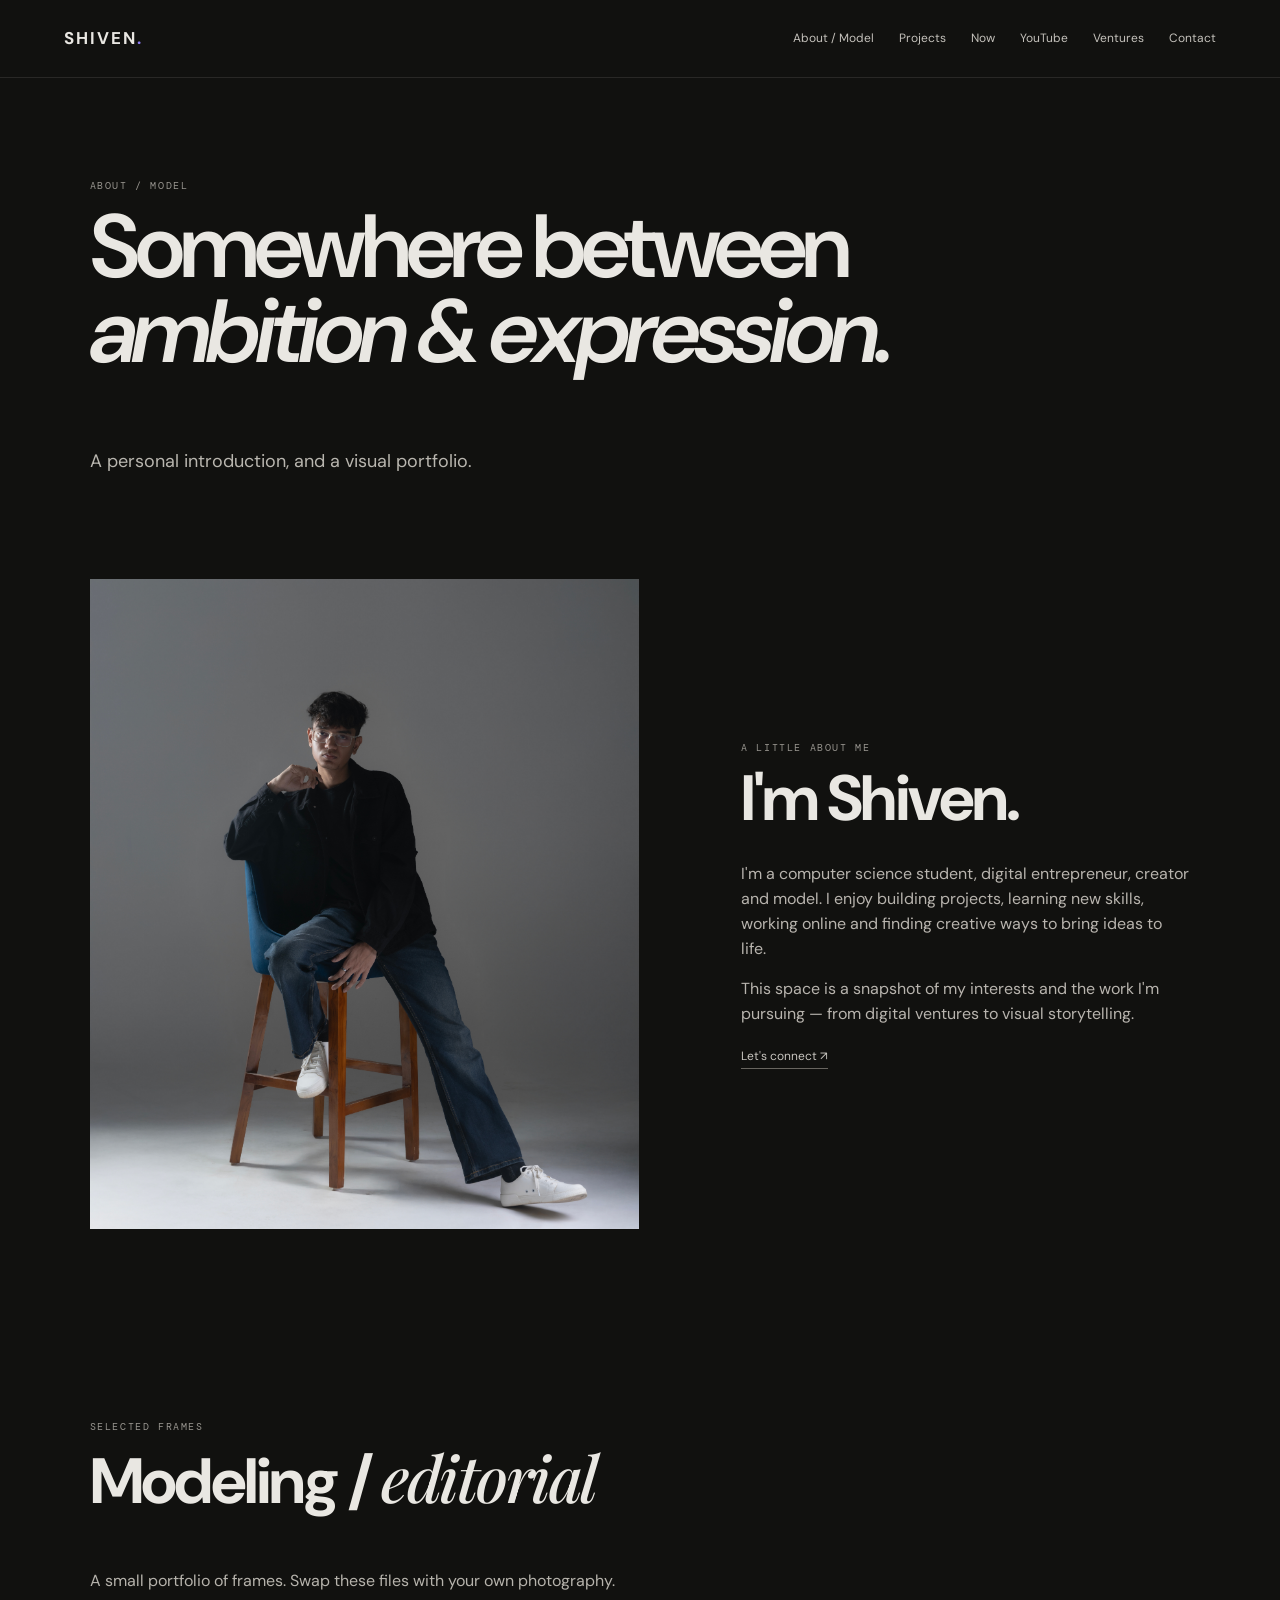
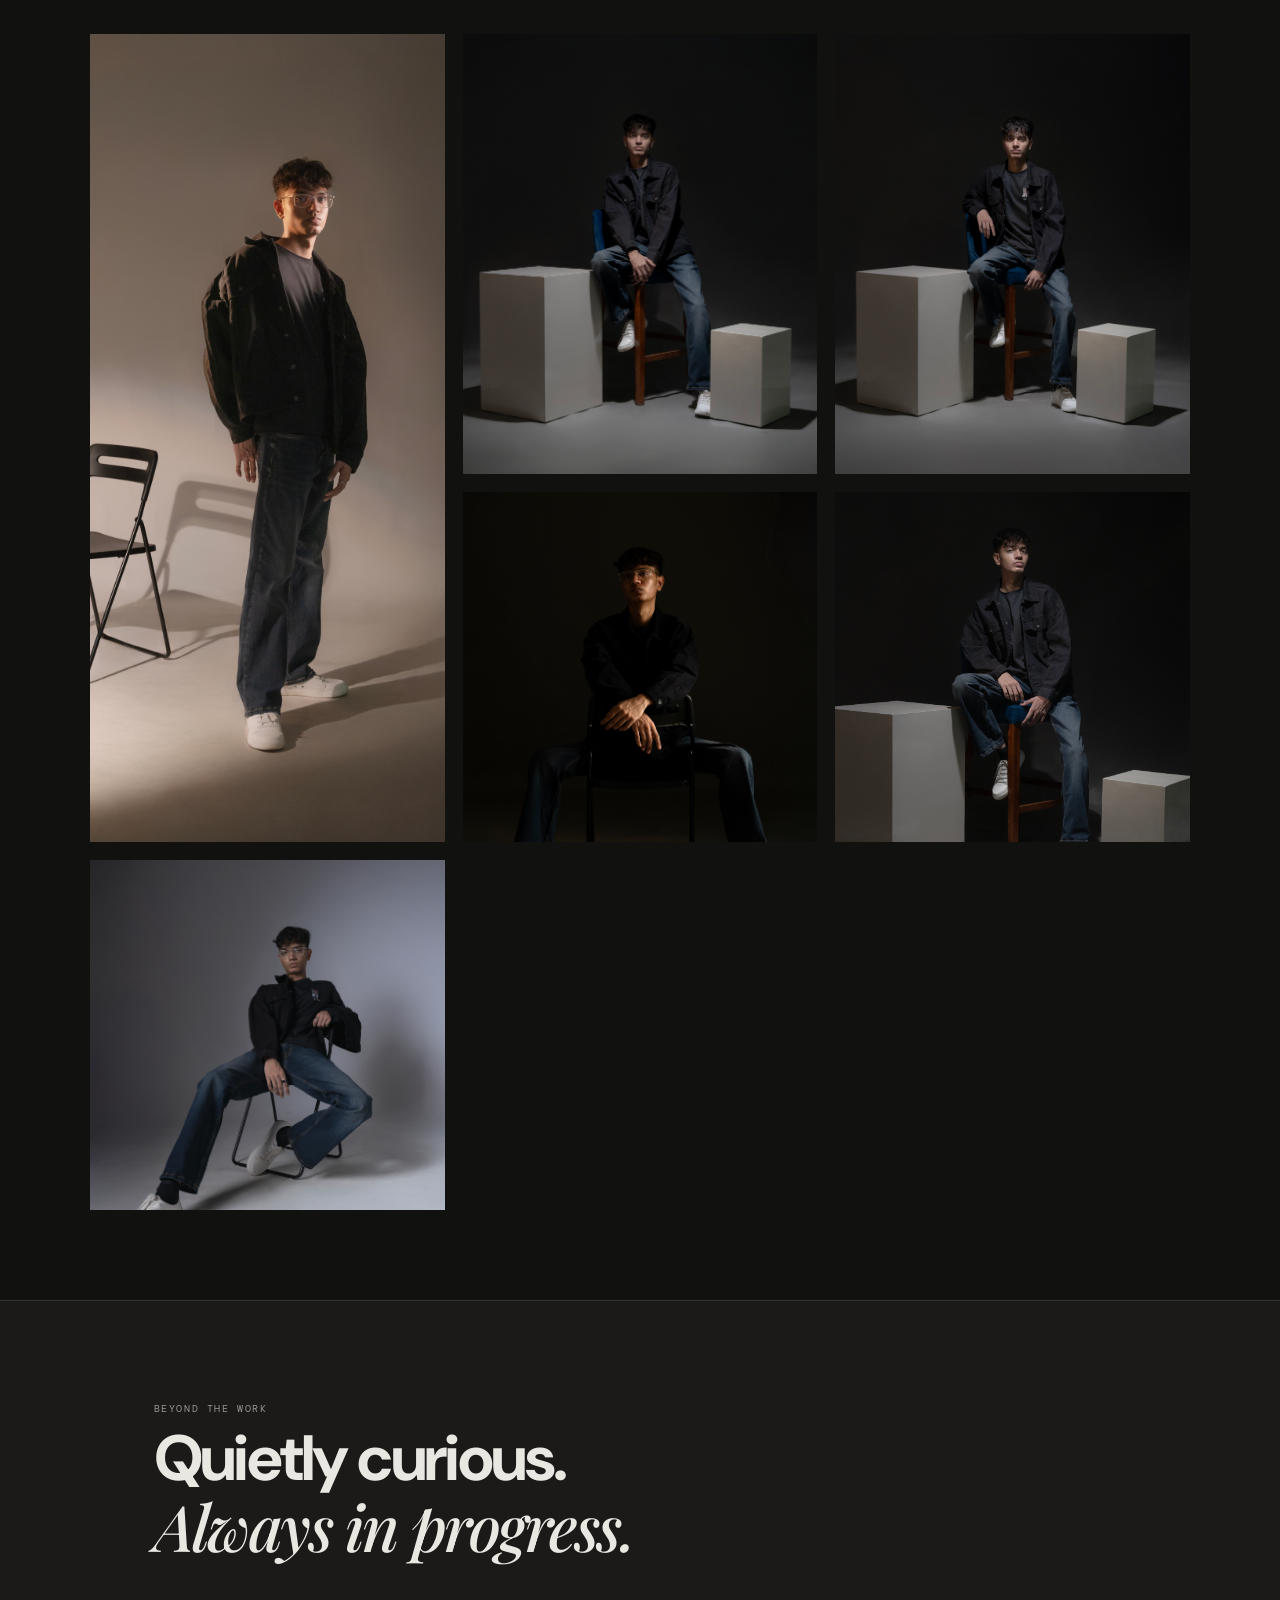
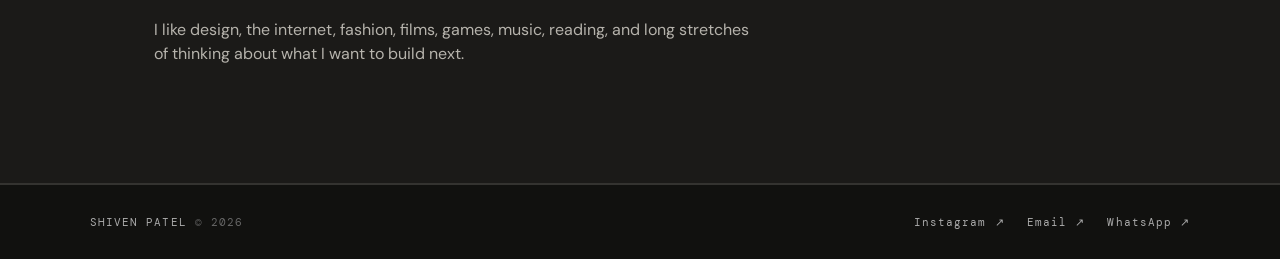
==== about.html @ d4d67826 "Publish portfolio website" ====
<!doctype html>
<html lang="en">
<head>
  <meta charset="utf-8">
  <meta name="viewport" content="width=device-width, initial-scale=1">
  <meta name="description" content="Shiven Patel — personal portfolio, modeling, projects and ventures.">
  <title>About & Model — Shiven Patel</title>
  <link rel="stylesheet" href="style.css">
</head>
<body class="personal">
<header class="site-header">
  <a class="wordmark" href="index.html">SHIVEN<span>.</span></a>
  <button class="menu-toggle" aria-label="Open navigation" aria-expanded="false">☰</button>
  <nav class="nav-links">
    <a href="about.html">About / Model</a><a href="projects.html">Projects</a><a href="now.html">Now</a>
    <a href="youtube.html">YouTube</a><a href="ventures.html">Ventures</a><a href="contact.html">Contact</a>
  </nav>
</header>

<main><section class="page-intro section-pad"><p class="eyebrow">ABOUT / MODEL</p><h1>Somewhere between<br><em>ambition & expression.</em></h1><p class="lede">A personal introduction, and a visual portfolio.</p></section>
<section class="about-grid section-pad"><div class="photo-slot about-main"><img src="assets/images/about.jpg" alt="Portrait" onerror="this.style.display='none'"></div><div class="about-text"><p class="eyebrow">A LITTLE ABOUT ME</p><h2>I'm Shiven.</h2><p>I'm a computer science student, digital entrepreneur, creator and model. I enjoy building projects, learning new skills, working online and finding creative ways to bring ideas to life.</p><p>This space is a snapshot of my interests and the work I'm pursuing — from digital ventures to visual storytelling.</p><a href="contact.html" class="text-link">Let's connect ↗</a></div></section>
<section class="model-gallery section-pad"><div class="section-heading"><p class="eyebrow">SELECTED FRAMES</p><h2>Modeling / <em>editorial</em></h2><p class="body-copy">A small portfolio of frames. Swap these files with your own photography.</p></div>
<div class="gallery-grid"><div class="photo-slot gallery-a"><img src="assets/images/editorial-1.jpg" alt="Modeling photo one" onerror="this.style.display='none'"></div><div class="photo-slot gallery-b"><img src="assets/images/editorial-2.jpg" alt="Modeling photo two" onerror="this.style.display='none'"></div><div class="photo-slot gallery-c"><img src="assets/images/editorial-3.jpg" alt="Modeling photo three" onerror="this.style.display='none'"></div><div class="photo-slot gallery-d"><img src="assets/images/editorial-4.jpg" alt="Modeling photo four" onerror="this.style.display='none'"></div><div class="photo-slot gallery-e"><img src="assets/images/editorial-5.jpg" alt="Modeling photo five" onerror="this.style.display='none'"></div><div class="photo-slot gallery-f"><img src="assets/images/editorial-wide.jpg" alt="Wide editorial" onerror="this.style.display='none'"></div></div></section>
<section class="intro-band"><p class="eyebrow">BEYOND THE WORK</p><h2>Quietly curious.<br><em>Always in progress.</em></h2><p class="body-copy">I like design, the internet, fashion, films, games, music, reading, and long stretches of thinking about what I want to build next.</p></section></main><footer class="footer"><div>SHIVEN PATEL <span>© 2026</span></div><div class="footer-links"><a href="https://www.instagram.com/iblamerexig/" target="_blank" rel="noopener">Instagram ↗</a><a href="mailto:shivenpatel454@gmail.com">Email ↗</a><a href="https://wa.me/918733840928" target="_blank" rel="noopener">WhatsApp ↗</a></div></footer>
<script src="script.js"></script></body></html>
---- style.css ----
@import url('https://fonts.googleapis.com/css2?family=DM+Mono:wght@400;500&family=DM+Sans:wght@400;500;600;700&family=Playfair+Display:ital,wght@0,500;0,600;1,500&display=swap');
:root{--bg:#11110f;--surface:#1a1917;--text:#e9e7e2;--muted:#98958f;--line:#343330;--purple:#8d7cf6;--red:#e35c51;--white:#f1f0ed}*{box-sizing:border-box}html{scroll-behavior:smooth}body{margin:0;background:var(--bg);color:var(--text);font-family:'DM Sans',sans-serif;font-size:16px;line-height:1.55}a{color:inherit;text-decoration:none}img{display:block;width:100%;height:100%;object-fit:cover;  object-position:center 30%;}button{font:inherit}.site-header{height:78px;display:flex;align-items:center;justify-content:space-between;padding:0 5vw;border-bottom:1px solid #292826;position:relative;z-index:10}.wordmark{font-size:17px;font-weight:700;letter-spacing:.12em}.wordmark span{color:var(--purple)}.nav-links{display:flex;gap:25px;font-size:12px;color:#c4c1bb}.nav-links a:hover,.text-link:hover{color:white}.menu-toggle{display:none;background:none;border:0;color:var(--text);font-size:24px}.eyebrow{font-family:'DM Mono',monospace;font-size:10px;letter-spacing:.16em;text-transform:uppercase;color:var(--muted)}h1,h2,h3,p{margin-top:0}h1{font-size:clamp(48px,8vw,112px);line-height:.95;letter-spacing:-.055em;font-weight:600}h2{font-size:clamp(32px,5vw,66px);line-height:1.04;letter-spacing:-.04em}h3{font-size:32px}h1 span,h2 em{font-family:'Playfair Display',serif;font-weight:500;font-style:italic;letter-spacing:-.04em}.lede{font-size:18px;color:#b9b6af;max-width:550px}.body-copy{max-width:600px;color:#b6b3ac}.section-pad{padding:90px 7vw}.hero{min-height:78vh;padding:8vh 7vw;display:grid;grid-template-columns:1.05fr .95fr;gap:5vw;align-items:center;position:relative}.hero-copy h1{margin:20px 0 24px}.hero-copy h1 span{color:#a8a39a}.hero-photo{height:65vh;min-height:420px;position:relative;background:#262522}.hero-side-note{position:absolute;right:2vw;bottom:35px;writing-mode:vertical-rl;font:10px 'DM Mono';letter-spacing:.2em;color:#6e6b65}.photo-slot{position:relative;overflow:hidden;background:linear-gradient(135deg,#33312e,#1b1a18 55%,#45413d);min-height:150px}.photo-slot img{position:absolute;inset:0}.photo-note{position:absolute;bottom:12px;left:12px;background:#111b;color:#bbb;padding:5px 8px;font:10px 'DM Mono';letter-spacing:.04em;z-index:2}.button{display:inline-flex;align-items:center;gap:10px;padding:13px 18px;font-size:12px;letter-spacing:.05em;border:1px solid #555;border-radius:2px;transition:.25s}.button:hover{transform:translateY(-2px)}.button-light{background:#e9e7e2;color:#141412;border-color:#e9e7e2}.button-purple{background:#7563e7;color:white;border-color:#7563e7}.button-red{border-color:#a9433c;color:#ef7168}.button-row{display:flex;gap:25px;align-items:center;margin-top:30px}.text-link{font-size:12px;color:#c9c6c0;border-bottom:1px solid #68655f;padding-bottom:4px}.intro-band{padding:100px 12vw;background:#1b1a18;border-top:1px solid var(--line);border-bottom:1px solid var(--line)}.intro-band h2{max-width:780px}.intro-band .body-copy{margin-top:30px}.home-collage{padding-top:70px;padding-bottom:110px}.collage-top{display:grid;grid-template-columns:1fr 1fr;align-items:center;gap:10vw}.tall{height:650px}.collage-text{padding:20px}.collage-text h2{font-size:clamp(45px,6vw,82px)}.collage-bottom{display:grid;grid-template-columns:1.7fr .7fr;gap:25px;margin-top:45px}.wide{height:450px}.small{height:450px}.section-heading{margin-bottom:40px}.venture-preview{background:#191817}.venture-cards{display:grid;grid-template-columns:1fr 1fr;gap:22px}.venture-card{display:flex;flex-direction:column;min-height:340px;padding:32px;border:1px solid #373532;transition:transform .25s;position:relative}.venture-card:hover{transform:translateY(-5px)}.card-top{display:flex;justify-content:space-between;font:10px 'DM Mono';letter-spacing:.12em}.delley-card{background:linear-gradient(135deg,#f1efff,#dcd6ff);color:#201d33;border-color:#c9c0ff}.delley-card h3{font-size:54px;margin:55px 0 10px}.delley-card h3 span{color:#7664e8}.delley-card p{color:#5f5876;max-width:380px}.kblor-card{background:#171412;color:#e8e3df;border-color:#4b302a}.kblor-card h3{font-size:58px;margin:55px 0 10px;letter-spacing:.08em}.kblor-card h3 span{color:#e55b4d}.kblor-card p{color:#a8a09b}.card-cta{margin-top:auto;font:11px 'DM Mono';letter-spacing:.1em}.all-ventures{display:inline-block;margin-top:30px}.last-call{padding-top:120px;padding-bottom:120px;background:#292724}.last-call h2{margin:20px 0 30px}.page-intro{padding-top:100px;padding-bottom:50px}.page-intro h1{font-size:clamp(48px,7vw,96px)}.about-grid{padding-top:35px;display:grid;grid-template-columns:1.1fr .9fr;gap:8vw;align-items:center}.about-main{height:650px}.about-text p:not(.eyebrow){color:#b8b4ae;max-width:550px}.about-text h2{margin-bottom:30px}.model-gallery{padding-top:100px}.gallery-grid{display:grid;grid-template-columns:1fr 1fr 1fr;gap:18px;grid-template-rows:440px 350px}.gallery-a{grid-row:span 2;height:auto}.gallery-b,.gallery-c,.gallery-d,.gallery-e,.gallery-f{height:auto}.gallery-b{height:440px}.gallery-c{height:440px}.gallery-d{height:350px}.gallery-e{height:350px}.gallery-f{height:350px}.project-list{padding-top:20px}.project-row{display:grid;grid-template-columns:60px 1fr auto;align-items:center;gap:25px;border-top:1px solid var(--line);padding:35px 0}.project-row:last-child{border-bottom:1px solid var(--line)}.project-row>span,.project-row>a{font:11px 'DM Mono';color:var(--muted)}.project-row h2{font-size:35px;margin-bottom:5px}.project-row p{margin:0;color:var(--muted)}.project-note{background:#1b1a18}.now-grid{display:grid;grid-template-columns:1fr 1fr;gap:20px}.now-item{padding:30px;border:1px solid var(--line);min-height:220px}.now-item>span{font:10px 'DM Mono';color:var(--muted)}.now-item h2{font-size:34px;margin:25px 0 12px}.now-item p{color:var(--muted);max-width:450px}.now-photo{height:520px;margin:0 7vw;padding:0}.contact-list{padding-top:10px}.contact-list a{display:grid;grid-template-columns:150px 1fr 30px;align-items:center;padding:28px 0;border-top:1px solid var(--line)}.contact-list a:last-child{border-bottom:1px solid var(--line)}.contact-list span{font:11px 'DM Mono';color:var(--muted)}.contact-list h2{font-size:clamp(22px,3vw,42px);margin:0}.footer{display:flex;justify-content:space-between;padding:30px 7vw;border-top:1px solid var(--line);font:11px 'DM Mono';letter-spacing:.1em;color:#aaa}.footer span{color:#666}.footer-links{display:flex;gap:22px}.brand-nav{display:flex;justify-content:space-between;align-items:center;padding:25px 5vw;font:11px 'DM Mono';letter-spacing:.12em;border-bottom:1px solid #343434}.brand-hero{min-height:78vh;padding:8vh 7vw;display:grid;grid-template-columns:1fr 1fr;align-items:center;gap:6vw}.brand-hero h1{font-size:clamp(55px,7vw,95px)}.brand-lede{max-width:480px;color:#aaa;margin:25px 0 35px}.brand-image-slot{height:65vh;position:relative;background:#252525;overflow:hidden}.brand-image-slot img{position:absolute;inset:0}.brand-minimal-note{display:flex;justify-content:space-between;align-items:center;padding:28px 7vw;border-top:1px solid #ddd;border-bottom:1px solid #ddd;font:11px 'DM Mono'}.brand-minimal-note p{margin:0}.brand-footer{display:flex;justify-content:space-between;padding:25px 5vw;color:#999;font:11px 'DM Mono'}.brand-delley{background:#f4f2ff;color:#26223a;--muted:#817c92}.brand-delley .brand-nav{border-color:#ded9f4}.brand-delley .brand-nav a:hover{color:#7462e9}.brand-delley .brand-hero{background:radial-gradient(ellipse at 80% 20%,#d9d0ff,#f5f3ff 60%)}.brand-delley .brand-hero h1 span{color:#7664e8}.brand-delley .brand-lede{color:#635e76}.brand-delley .brand-minimal-note{border-color:#d5d0e8;color:#5d5870}.brand-delley .brand-footer{color:#68627c}.brand-delley .brand-image-slot{background:#c6b9f8}.brand-kblor{background:#0d0c0b;color:#ded8d3}.kblor-nav{border-color:#292321}.kblor-nav span{color:#e45e53}.kblor-hero{background:radial-gradient(ellipse at 60% 35%,#40211f,#11100f 68%)}.kblor-hero h1{letter-spacing:-.04em}.kblor-hero h1 span{color:#e05b50}.kblor-copy .eyebrow{color:#93827d}.kblor-image{background:#271918}.kblor-bottom{padding:70px 7vw;border-top:1px solid #302523;display:grid;grid-template-columns:1fr 2fr 1fr;align-items:center;gap:25px}.kblor-bottom>span{font:10px 'DM Mono';color:#777}.kblor-bottom h2{font-size:44px;margin:0}.kblor-bottom p{color:#999}.kblor-bottom a{color:#e56559;font:11px 'DM Mono'}.kblor-footer{border-top:1px solid #302523}.youtube-page{background:#0f0f0f;color:#eee}.yt-header{height:72px;padding:0 4vw;display:flex;justify-content:space-between;align-items:center;border-bottom:1px solid #292929}.yt-header>a:last-child,.yt-label{font:11px 'DM Mono';color:#aaa}.yt-icon{background:#f22;color:white;border-radius:5px;padding:5px 8px}.yt-main{display:grid;grid-template-columns:minmax(0,2fr) minmax(300px,.8fr);gap:32px;padding:35px 4vw}.yt-player{aspect-ratio:16/9;background:#000}.yt-player iframe{width:100%;height:100%;border:0}.yt-info{padding-top:22px}.yt-info h1{font-size:30px;letter-spacing:-.02em}.yt-info p:not(.eyebrow){color:#aaa}.yt-recommendations{padding:0 0 30px}.yt-rec-heading h2{font-size:28px}.yt-list{display:flex;flex-direction:column;gap:15px}.yt-item{display:grid;grid-template-columns:150px 1fr;gap:12px;cursor:pointer;padding:8px;border:1px solid transparent;border-radius:8px}.yt-item:hover,.yt-item.active{border-color:#3b3b3b;background:#181818}.yt-thumb{aspect-ratio:16/9;background:#272727;overflow:hidden;position:relative}.yt-thumb img{object-fit:cover}.yt-item h3{font-size:14px;line-height:1.3;margin:0 0 7px}.yt-item p{font-size:11px;color:#888;margin:0}.yt-footer{background:#0f0f0f;border-color:#292929}
@media(max-width:850px){.site-header{padding:0 5vw}.menu-toggle{display:block}.nav-links{display:none;position:absolute;top:78px;left:0;right:0;background:#151514;padding:20px 5vw;flex-direction:column;border-bottom:1px solid var(--line)}.nav-links.open{display:flex}.hero,.brand-hero{grid-template-columns:1fr;gap:30px}.hero{padding-top:55px}.hero-photo,.brand-image-slot{height:55vh;min-height:330px}.hero-side-note{display:none}.section-pad{padding:65px 6vw}.intro-band{padding:70px 8vw}.collage-top{grid-template-columns:1fr;gap:35px}.tall{height:500px}.collage-bottom{grid-template-columns:1fr 1fr}.wide,.small{height:300px}.venture-cards{grid-template-columns:1fr}.about-grid{grid-template-columns:1fr;gap:35px}.about-main{height:500px}.gallery-grid{grid-template-columns:1fr 1fr;grid-template-rows:350px 350px 350px}.gallery-a{grid-row:auto;height:350px}.gallery-b,.gallery-c,.gallery-d,.gallery-e,.gallery-f{height:350px}.now-grid{grid-template-columns:1fr}.contact-list a{grid-template-columns:110px 1fr 20px;gap:10px}.contact-list h2{font-size:22px}.brand-minimal-note{gap:15px;flex-wrap:wrap}.kblor-bottom{grid-template-columns:1fr;gap:15px}.yt-main{grid-template-columns:1fr}.yt-recommendations{margin-top:20px}.yt-item{grid-template-columns:42% 1fr}.footer{flex-direction:column;gap:20px}.footer-links{flex-wrap:wrap}.page-intro{padding-top:70px}}
@media(max-width:520px){h1{font-size:54px}.hero-photo{height:460px}.button-row{align-items:flex-start;flex-direction:column}.collage-bottom{grid-template-columns:1fr}.small{height:380px}.venture-card{min-height:310px;padding:25px}.delley-card h3,.kblor-card h3{font-size:44px}.gallery-grid{grid-template-columns:1fr;grid-template-rows:auto}.gallery-grid .photo-slot{height:430px}.contact-list a{grid-template-columns:1fr auto}.contact-list a span:first-child{grid-column:1/-1}.contact-list h2{overflow-wrap:anywhere}.brand-nav{font-size:9px;padding:18px 4vw}.brand-hero{padding:55px 6vw}.brand-hero h1{font-size:58px}.brand-image-slot{height:430px}.yt-header{padding:0 4vw}.yt-header>a:last-child{display:none}.yt-main{padding:20px 4vw}.yt-info h1{font-size:24px}.yt-item{grid-template-columns:40% 1fr}.footer-links{gap:14px}}
.venture-card,.project-row,.now-item,.gallery-grid .photo-slot{opacity:1;transform:translateY(0);transition:opacity .55s ease,transform .55s ease}.venture-card.seen,.project-row.seen,.now-item.seen,.gallery-grid .photo-slot.seen{animation:soft-in .55s ease both}@keyframes soft-in{from{opacity:.55;transform:translateY(12px)}to{opacity:1;transform:translateY(0)}}
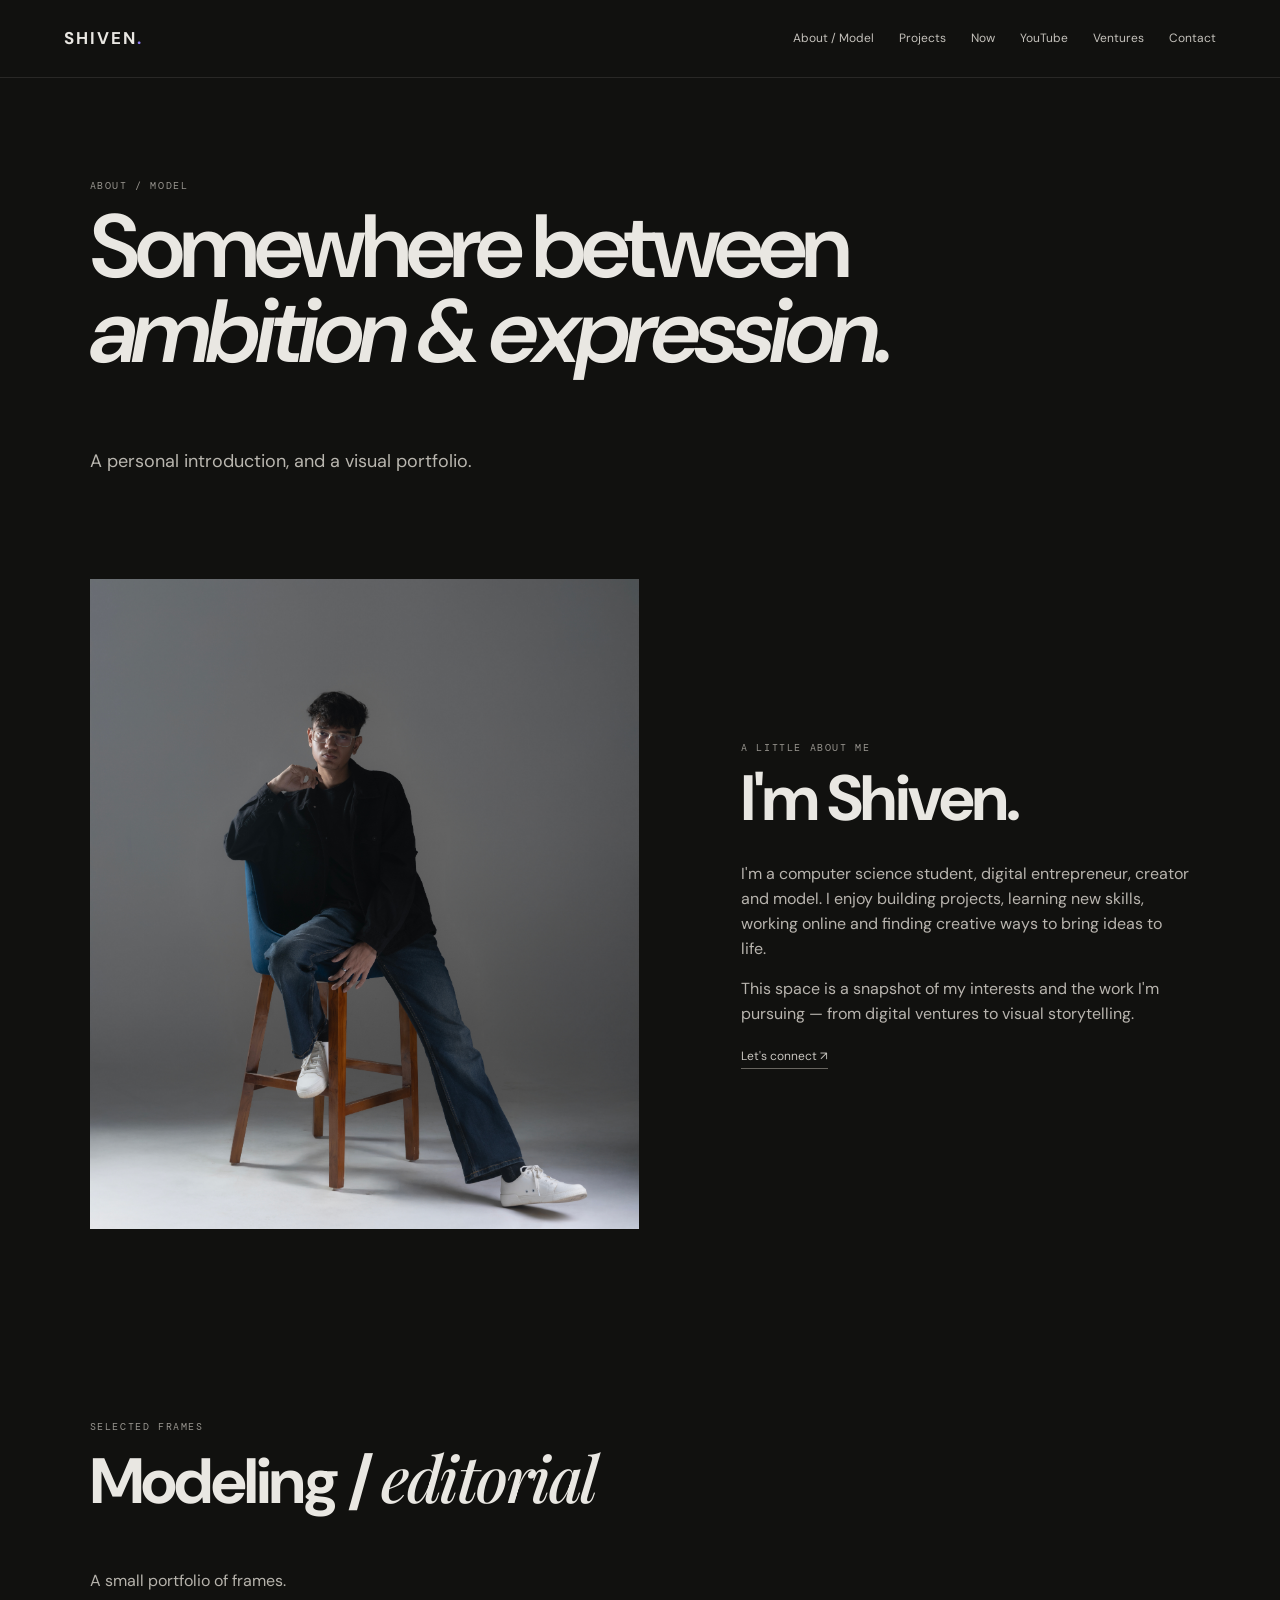
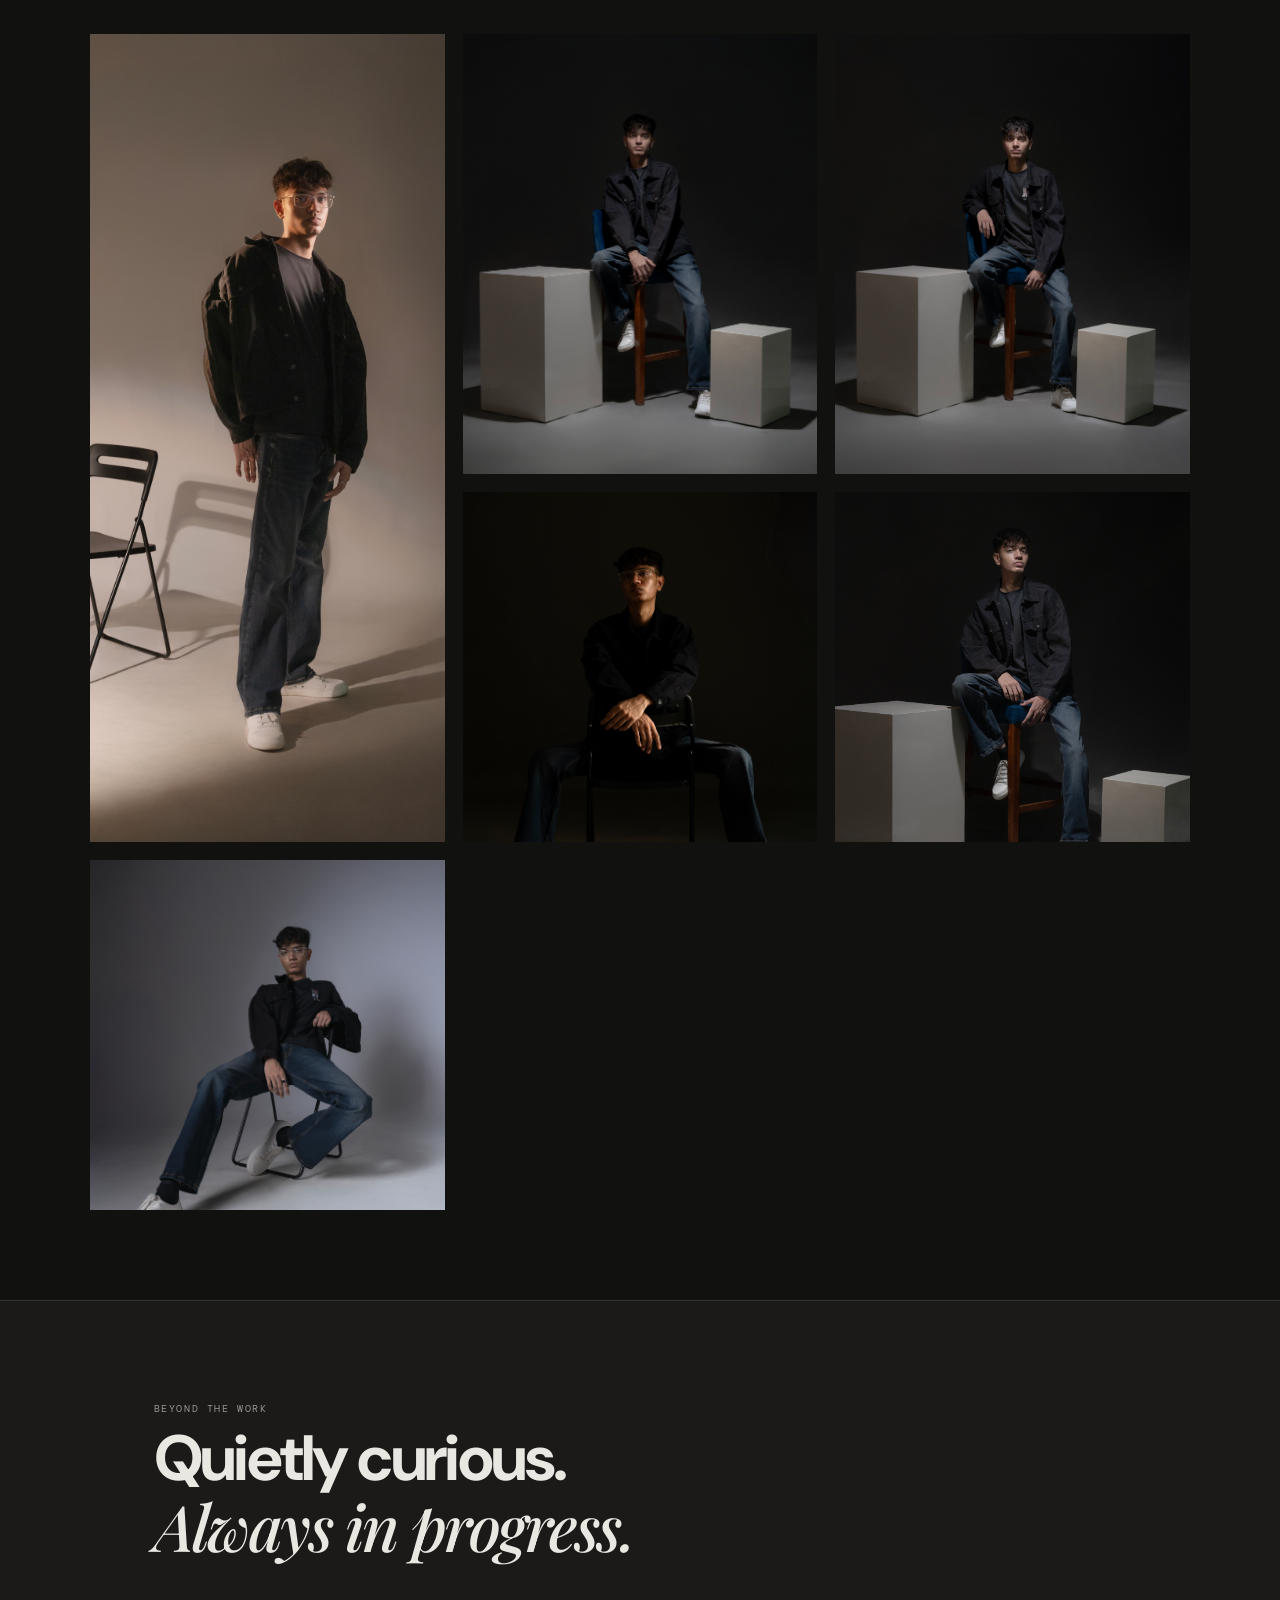
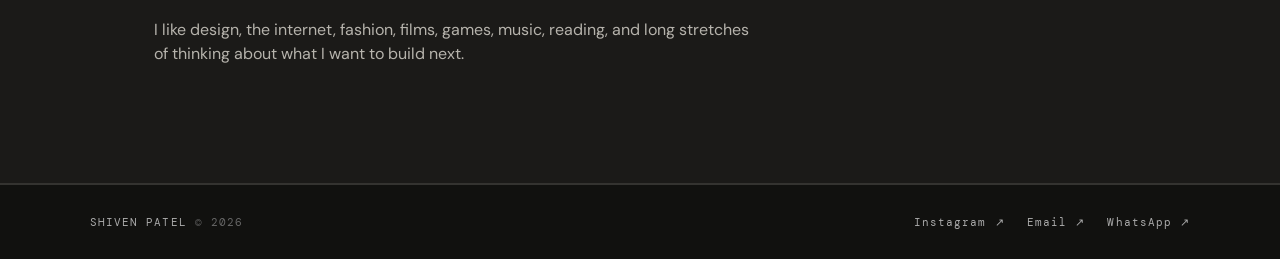
==== commit b080e772: "Update about.html" ====
--- a/about.html
+++ b/about.html
@@ -19,7 +19,7 @@
 
 <main><section class="page-intro section-pad"><p class="eyebrow">ABOUT / MODEL</p><h1>Somewhere between<br><em>ambition & expression.</em></h1><p class="lede">A personal introduction, and a visual portfolio.</p></section>
 <section class="about-grid section-pad"><div class="photo-slot about-main"><img src="assets/images/about.jpg" alt="Portrait" onerror="this.style.display='none'"></div><div class="about-text"><p class="eyebrow">A LITTLE ABOUT ME</p><h2>I'm Shiven.</h2><p>I'm a computer science student, digital entrepreneur, creator and model. I enjoy building projects, learning new skills, working online and finding creative ways to bring ideas to life.</p><p>This space is a snapshot of my interests and the work I'm pursuing — from digital ventures to visual storytelling.</p><a href="contact.html" class="text-link">Let's connect ↗</a></div></section>
-<section class="model-gallery section-pad"><div class="section-heading"><p class="eyebrow">SELECTED FRAMES</p><h2>Modeling / <em>editorial</em></h2><p class="body-copy">A small portfolio of frames. Swap these files with your own photography.</p></div>
+<section class="model-gallery section-pad"><div class="section-heading"><p class="eyebrow">SELECTED FRAMES</p><h2>Modeling / <em>editorial</em></h2><p class="body-copy">A small portfolio of frames.</p></div>
 <div class="gallery-grid"><div class="photo-slot gallery-a"><img src="assets/images/editorial-1.jpg" alt="Modeling photo one" onerror="this.style.display='none'"></div><div class="photo-slot gallery-b"><img src="assets/images/editorial-2.jpg" alt="Modeling photo two" onerror="this.style.display='none'"></div><div class="photo-slot gallery-c"><img src="assets/images/editorial-3.jpg" alt="Modeling photo three" onerror="this.style.display='none'"></div><div class="photo-slot gallery-d"><img src="assets/images/editorial-4.jpg" alt="Modeling photo four" onerror="this.style.display='none'"></div><div class="photo-slot gallery-e"><img src="assets/images/editorial-5.jpg" alt="Modeling photo five" onerror="this.style.display='none'"></div><div class="photo-slot gallery-f"><img src="assets/images/editorial-wide.jpg" alt="Wide editorial" onerror="this.style.display='none'"></div></div></section>
 <section class="intro-band"><p class="eyebrow">BEYOND THE WORK</p><h2>Quietly curious.<br><em>Always in progress.</em></h2><p class="body-copy">I like design, the internet, fashion, films, games, music, reading, and long stretches of thinking about what I want to build next.</p></section></main><footer class="footer"><div>SHIVEN PATEL <span>© 2026</span></div><div class="footer-links"><a href="https://www.instagram.com/iblamerexig/" target="_blank" rel="noopener">Instagram ↗</a><a href="mailto:shivenpatel454@gmail.com">Email ↗</a><a href="https://wa.me/918733840928" target="_blank" rel="noopener">WhatsApp ↗</a></div></footer>
 <script src="script.js"></script></body></html>
